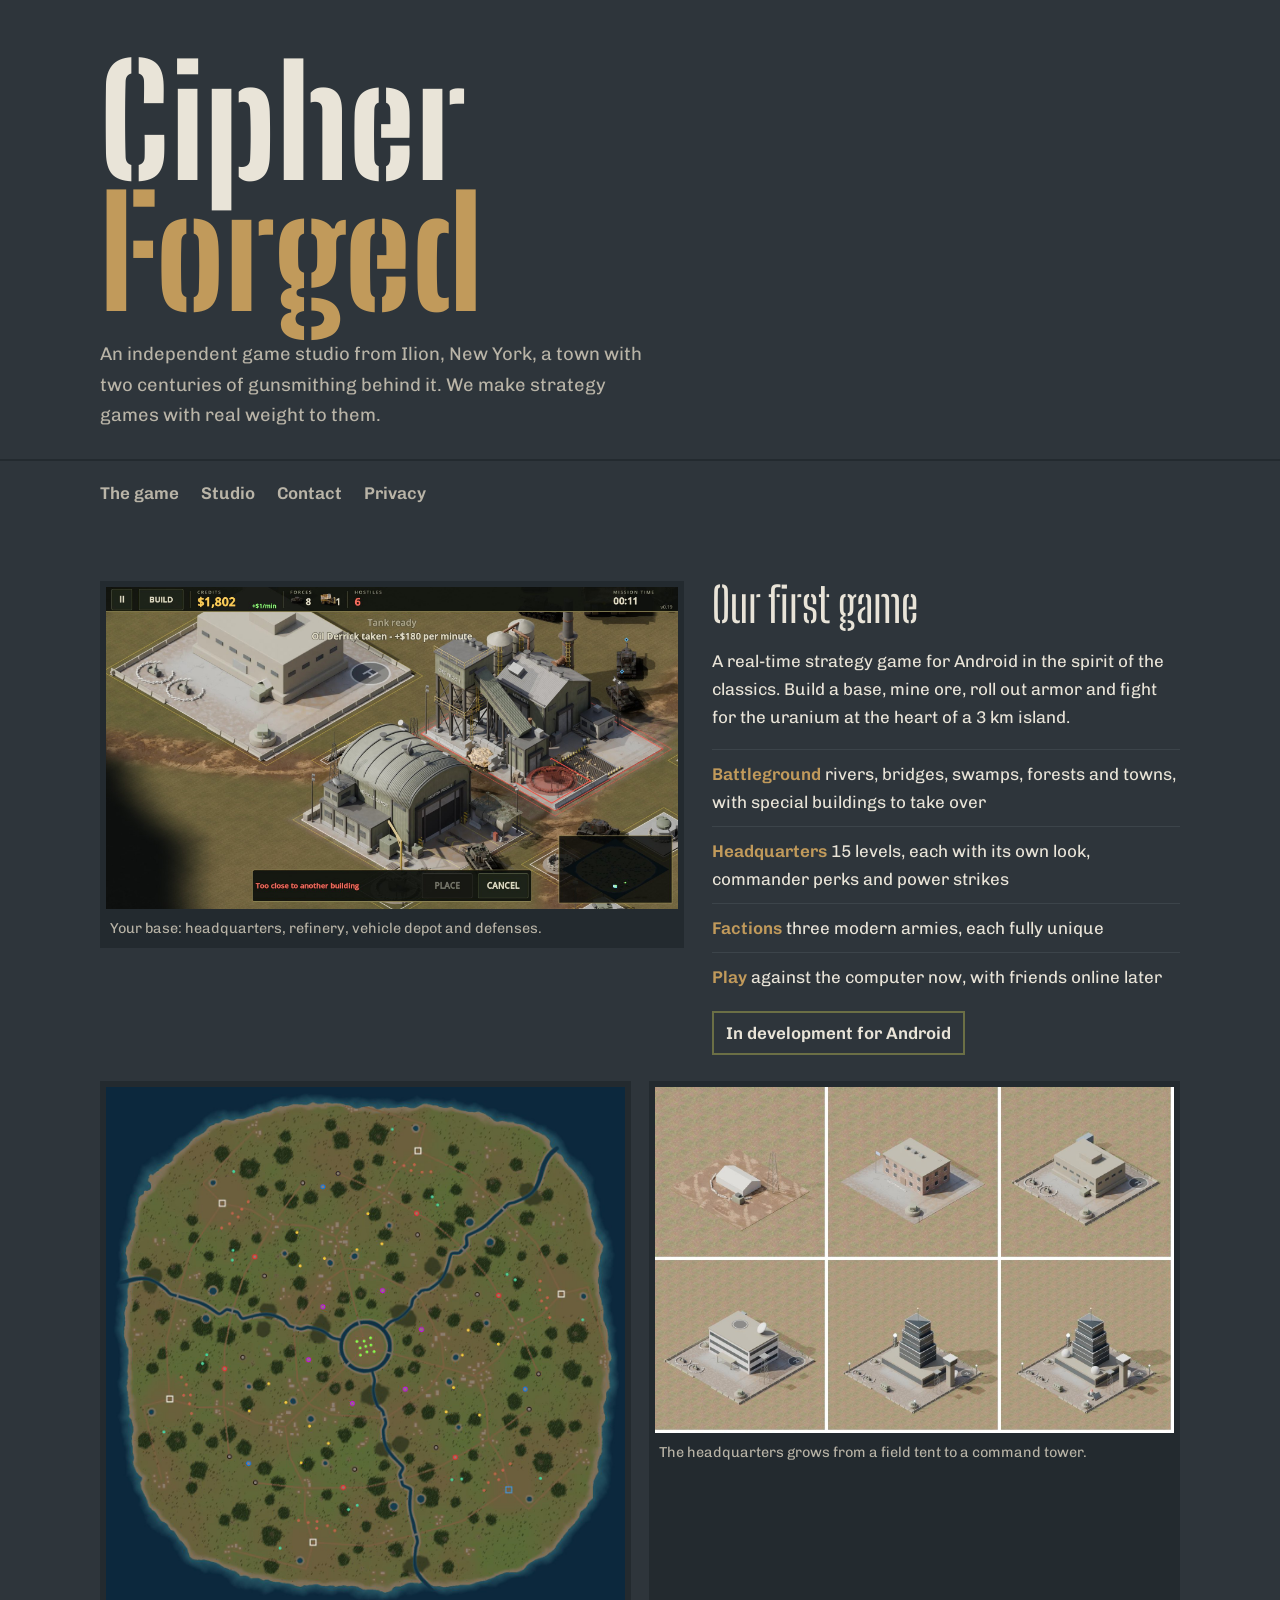
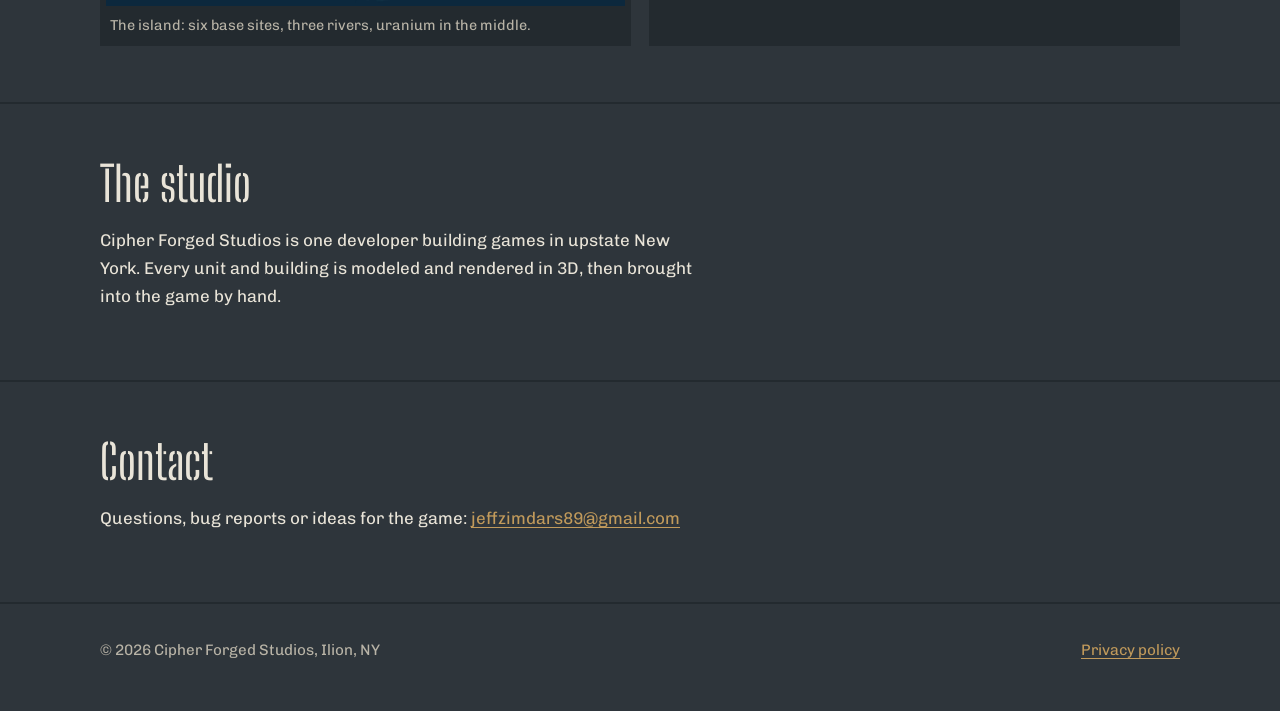
==== index.html @ 56ea70c6 "Cipher Forged Studios website: home page and privacy policy Co-Authored-By: Claude Opus 5.5 <noreply" ====
<!doctype html>
<html lang="en">
<head>
<meta charset="utf-8">
<meta name="viewport" content="width=device-width, initial-scale=1">
<title>Cipher Forged Studios</title>
<meta name="description" content="Cipher Forged Studios is an independent game studio from Ilion, New York, making a realistic military real-time strategy game for Android.">
<link rel="stylesheet" href="style.css">
</head>
<body>
<header class="mast">
  <div class="wrap">
    <h1 class="mark">Cipher<span>Forged</span></h1>
    <p>An independent game studio from Ilion, New York, a town with two centuries of gunsmithing behind it. We make strategy games with real weight to them.</p>
  </div>
</header>

<div class="wrap">
  <nav class="top" aria-label="Site">
    <a href="#game">The game</a>
    <a href="#studio">Studio</a>
    <a href="#contact">Contact</a>
    <a href="privacy.html">Privacy</a>
  </nav>
</div>

<main>
  <section id="game">
    <div class="wrap game">
      <figure class="shot">
        <img src="img/base.jpg" alt="An isometric view of a military base: headquarters, ore refinery, vehicle depot, defense turrets and tanks on grassland" width="1920" height="1080">
        <figcaption>Your base: headquarters, refinery, vehicle depot and defenses.</figcaption>
      </figure>
      <div>
        <h2>Our first game</h2>
        <p>A real-time strategy game for Android in the spirit of the classics. Build a base, mine ore, roll out armor and fight for the uranium at the heart of a 3 km island.</p>
        <ul class="facts">
          <li><b>Battleground</b> rivers, bridges, swamps, forests and towns, with special buildings to take over</li>
          <li><b>Headquarters</b> 15 levels, each with its own look, commander perks and power strikes</li>
          <li><b>Factions</b> three modern armies, each fully unique</li>
          <li><b>Play</b> against the computer now, with friends online later</li>
        </ul>
        <span class="status">In development for Android</span>
      </div>
    </div>
    <div class="wrap pair">
      <figure class="shot">
        <img src="img/map.jpg" alt="Overhead map of the battle island with rivers, a central moat and six base sites" width="1200" height="1200" loading="lazy">
        <figcaption>The island: six base sites, three rivers, uranium in the middle.</figcaption>
      </figure>
      <figure class="shot">
        <img src="img/hq.jpg" alt="Six stages of the headquarters, from a field tent to a high-tech tower" width="1560" height="1040" loading="lazy">
        <figcaption>The headquarters grows from a field tent to a command tower.</figcaption>
      </figure>
    </div>
  </section>

  <section id="studio">
    <div class="wrap">
      <h2>The studio</h2>
      <p>Cipher Forged Studios is one developer building games in upstate New York. Every unit and building is modeled and rendered in 3D, then brought into the game by hand.</p>
    </div>
  </section>

  <section id="contact">
    <div class="wrap">
      <h2>Contact</h2>
      <p>Questions, bug reports or ideas for the game: <a href="mailto:jeffzimdars89@gmail.com">jeffzimdars89@gmail.com</a></p>
    </div>
  </section>
</main>

<footer>
  <div class="wrap">
    <span>&copy; 2026 Cipher Forged Studios, Ilion, NY</span>
    <a href="privacy.html">Privacy policy</a>
  </div>
</footer>
</body>
</html>
---- style.css ----
@import url("https://fonts.googleapis.com/css2?family=Big+Shoulders+Stencil+Display:wght@500;800&family=Chivo:wght@400;600&display=swap");

:root {
  --steel: #2e353b;      /* parkerized gun steel */
  --steel-deep: #232a2f;
  --bone: #e9e4d8;
  --bone-dim: #b9b4a7;
  --brass: #c19a5b;
  --olive: #6b6f45;
  --ember: #b5492f;
}

* { box-sizing: border-box; }
html { -webkit-text-size-adjust: 100%; }
body {
  margin: 0;
  background: var(--steel);
  color: var(--bone);
  font: 400 1.0625rem/1.65 "Chivo", system-ui, sans-serif;
}
img { max-width: 100%; height: auto; display: block; }
figure { margin: 0; }
a { color: var(--brass); text-underline-offset: 3px; }
a:hover { color: var(--bone); }
:focus-visible { outline: 3px solid var(--brass); outline-offset: 3px; }

.wrap { width: min(1080px, 100% - 32px); margin-inline: auto; }

/* masthead: the stencil wordmark is the one loud thing on the page */
.mast { padding: 56px 0 28px; border-bottom: 2px solid var(--steel-deep); }
.mark {
  font-family: "Big Shoulders Stencil Display", sans-serif;
  font-weight: 800;
  font-size: clamp(3.4rem, 13vw, 9.5rem);
  line-height: 0.86;
  letter-spacing: 0.01em;
  margin: 0;
  color: var(--bone);
}
.mark span { display: block; color: var(--brass); }
.mast p { max-width: 34rem; margin: 22px 0 0; color: var(--bone-dim); font-size: 1.15rem; }

nav.top { display: flex; gap: 22px; padding: 18px 0; font-weight: 600; }
nav.top a { color: var(--bone-dim); text-decoration: none; }
nav.top a:hover, nav.top a[aria-current] { color: var(--bone); }

section { padding: 56px 0; border-bottom: 2px solid var(--steel-deep); }
h2 {
  font-family: "Big Shoulders Stencil Display", sans-serif;
  font-weight: 500;
  font-size: clamp(2rem, 5vw, 3rem);
  line-height: 1;
  margin: 0 0 18px;
  color: var(--bone);
}
h3 { font-size: 1.15rem; margin: 28px 0 6px; color: var(--bone); }
p { margin: 0 0 14px; max-width: 38rem; }

.game { display: grid; grid-template-columns: 1fr; gap: 28px; }
@media (min-width: 860px) { .game { grid-template-columns: 5fr 4fr; align-items: start; } }
.shot { border: 6px solid var(--steel-deep); background: var(--steel-deep); }
.shot figcaption { font-size: 0.9rem; color: var(--bone-dim); padding: 8px 4px 2px; }
.facts { list-style: none; padding: 0; margin: 18px 0 0; }
.facts li { padding: 10px 0; border-top: 1px solid #3c444a; }
.facts b { color: var(--brass); font-weight: 600; }
.status { display: inline-block; margin-top: 10px; padding: 6px 12px; border: 2px solid var(--olive); color: var(--bone); font-weight: 600; }

.pair { display: grid; gap: 18px; margin-top: 26px; }
@media (min-width: 700px) { .pair { grid-template-columns: 1fr 1fr; } }

footer { padding: 34px 0 48px; color: var(--bone-dim); font-size: 0.95rem; }
footer .wrap { display: flex; flex-wrap: wrap; gap: 10px 26px; justify-content: space-between; }

.doc h1 { font-family: "Big Shoulders Stencil Display", sans-serif; font-weight: 800; font-size: clamp(2.6rem, 8vw, 4.5rem); line-height: 0.95; margin: 40px 0 10px; }
.doc .updated { color: var(--bone-dim); }
.doc ul { max-width: 38rem; padding-left: 1.2em; }
.doc li { margin-bottom: 6px; }
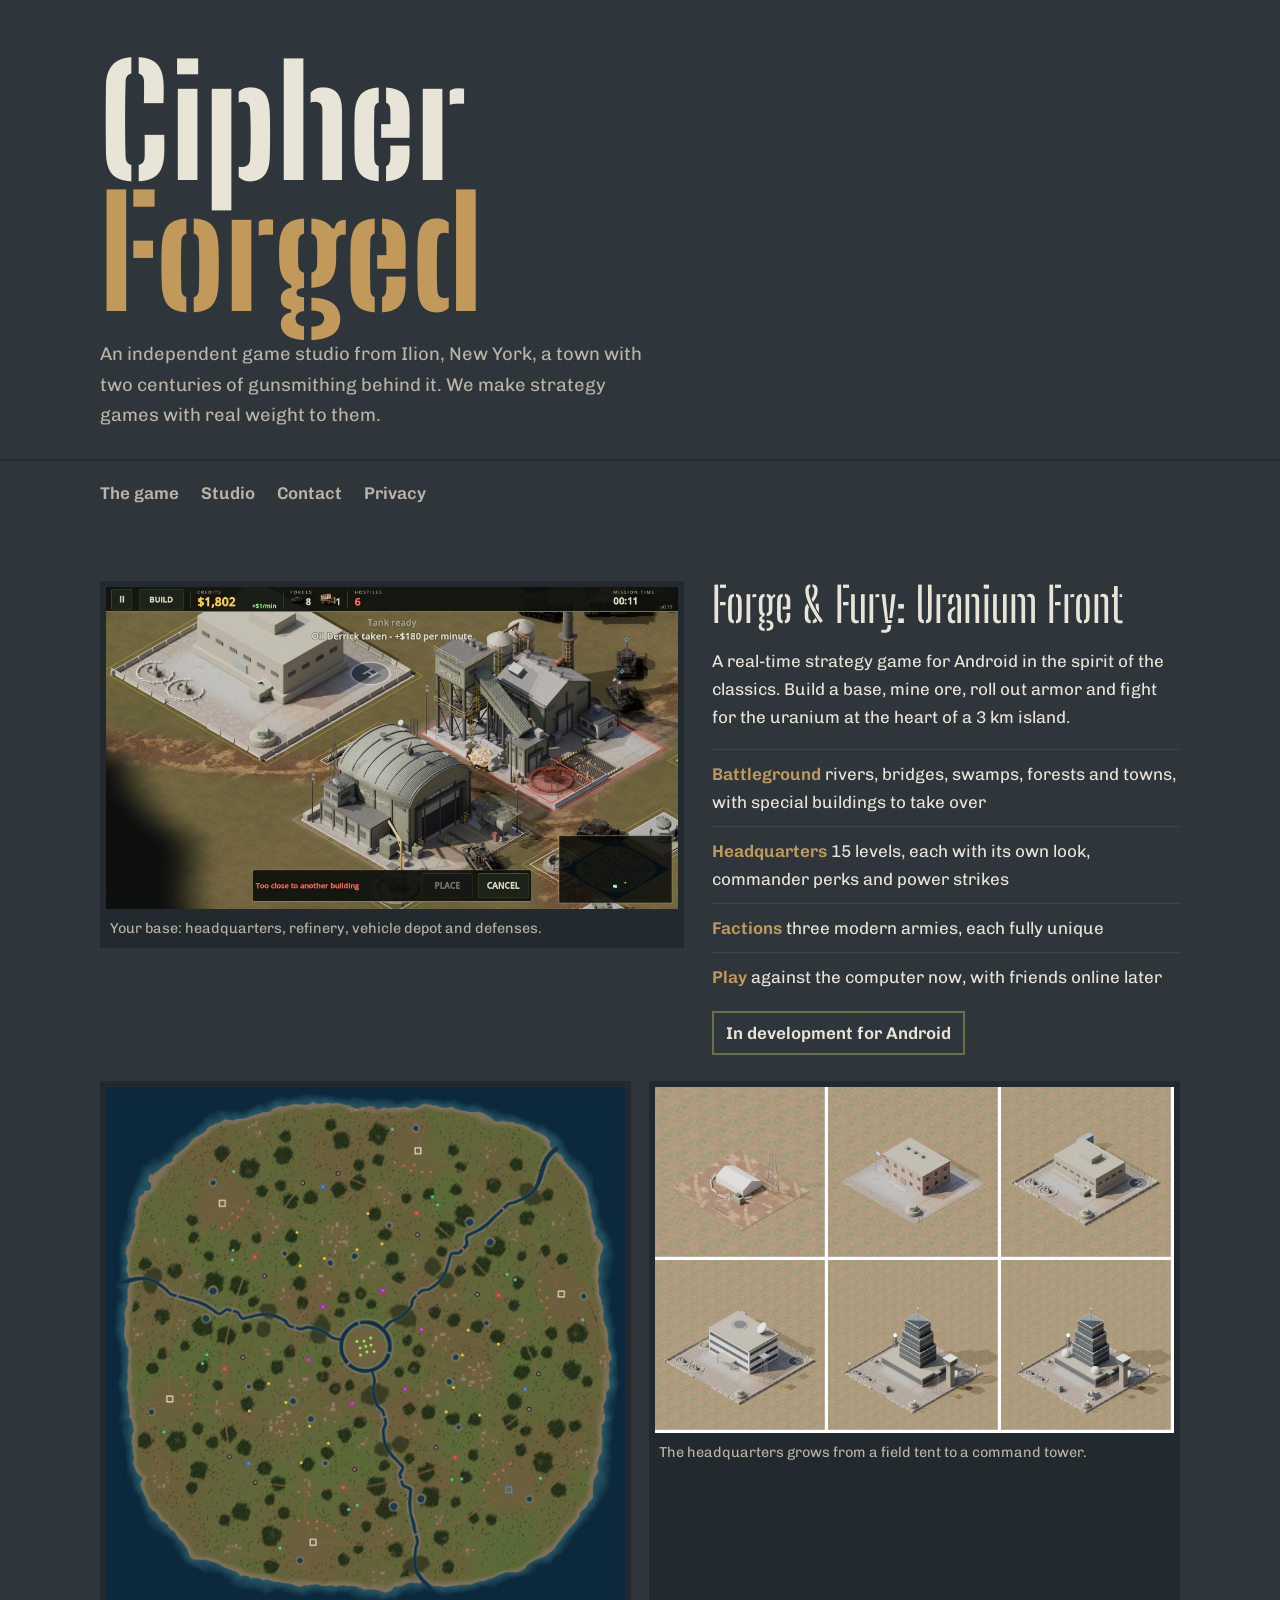
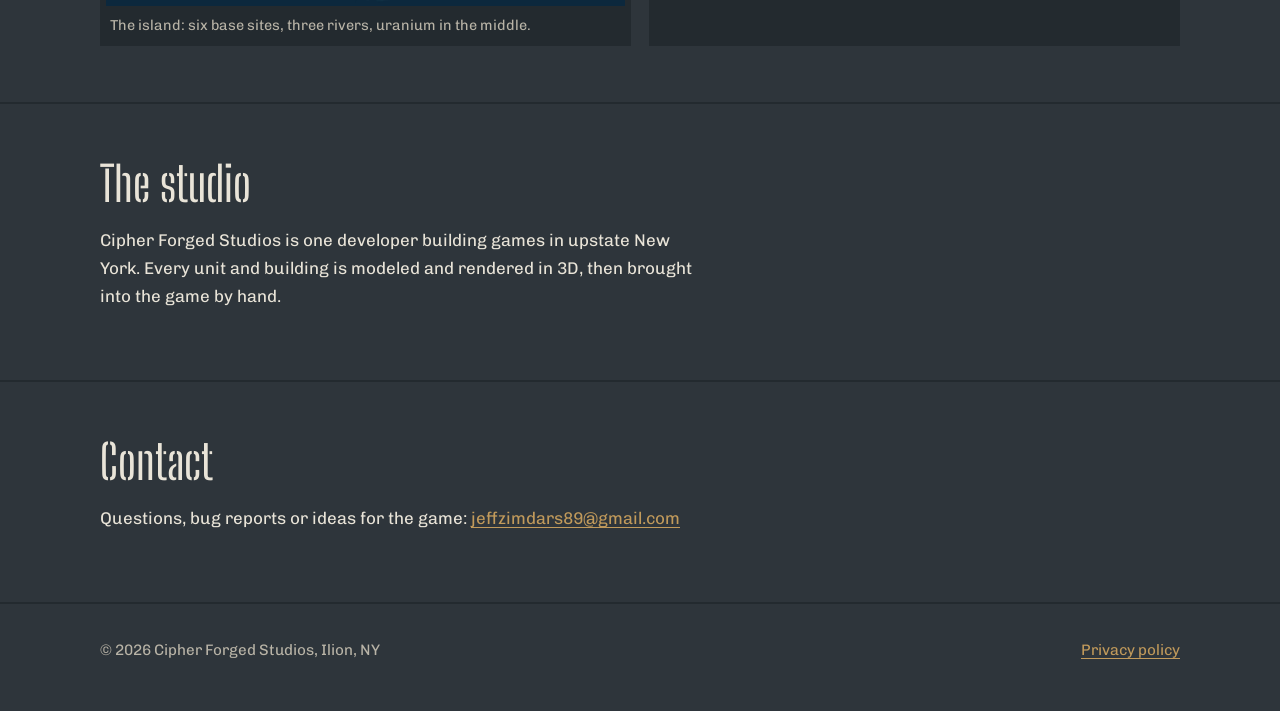
==== commit c7e59c4a: "Name the game: Forge & Fury: Uranium Front Co-Authored-By: Claude Opus 5.5 <noreply@anthropic.com> C" ====
--- a/index.html
+++ b/index.html
@@ -4,7 +4,7 @@
 <meta charset="utf-8">
 <meta name="viewport" content="width=device-width, initial-scale=1">
 <title>Cipher Forged Studios</title>
-<meta name="description" content="Cipher Forged Studios is an independent game studio from Ilion, New York, making a realistic military real-time strategy game for Android.">
+<meta name="description" content="Cipher Forged Studios is an independent game studio from Ilion, New York, making Forge &amp; Fury: Uranium Front, a realistic military real-time strategy game for Android.">
 <link rel="stylesheet" href="style.css">
 </head>
 <body>
@@ -32,7 +32,7 @@
         <figcaption>Your base: headquarters, refinery, vehicle depot and defenses.</figcaption>
       </figure>
       <div>
-        <h2>Our first game</h2>
+        <h2>Forge &amp; Fury: Uranium Front</h2>
         <p>A real-time strategy game for Android in the spirit of the classics. Build a base, mine ore, roll out armor and fight for the uranium at the heart of a 3 km island.</p>
         <ul class="facts">
           <li><b>Battleground</b> rivers, bridges, swamps, forests and towns, with special buildings to take over</li>
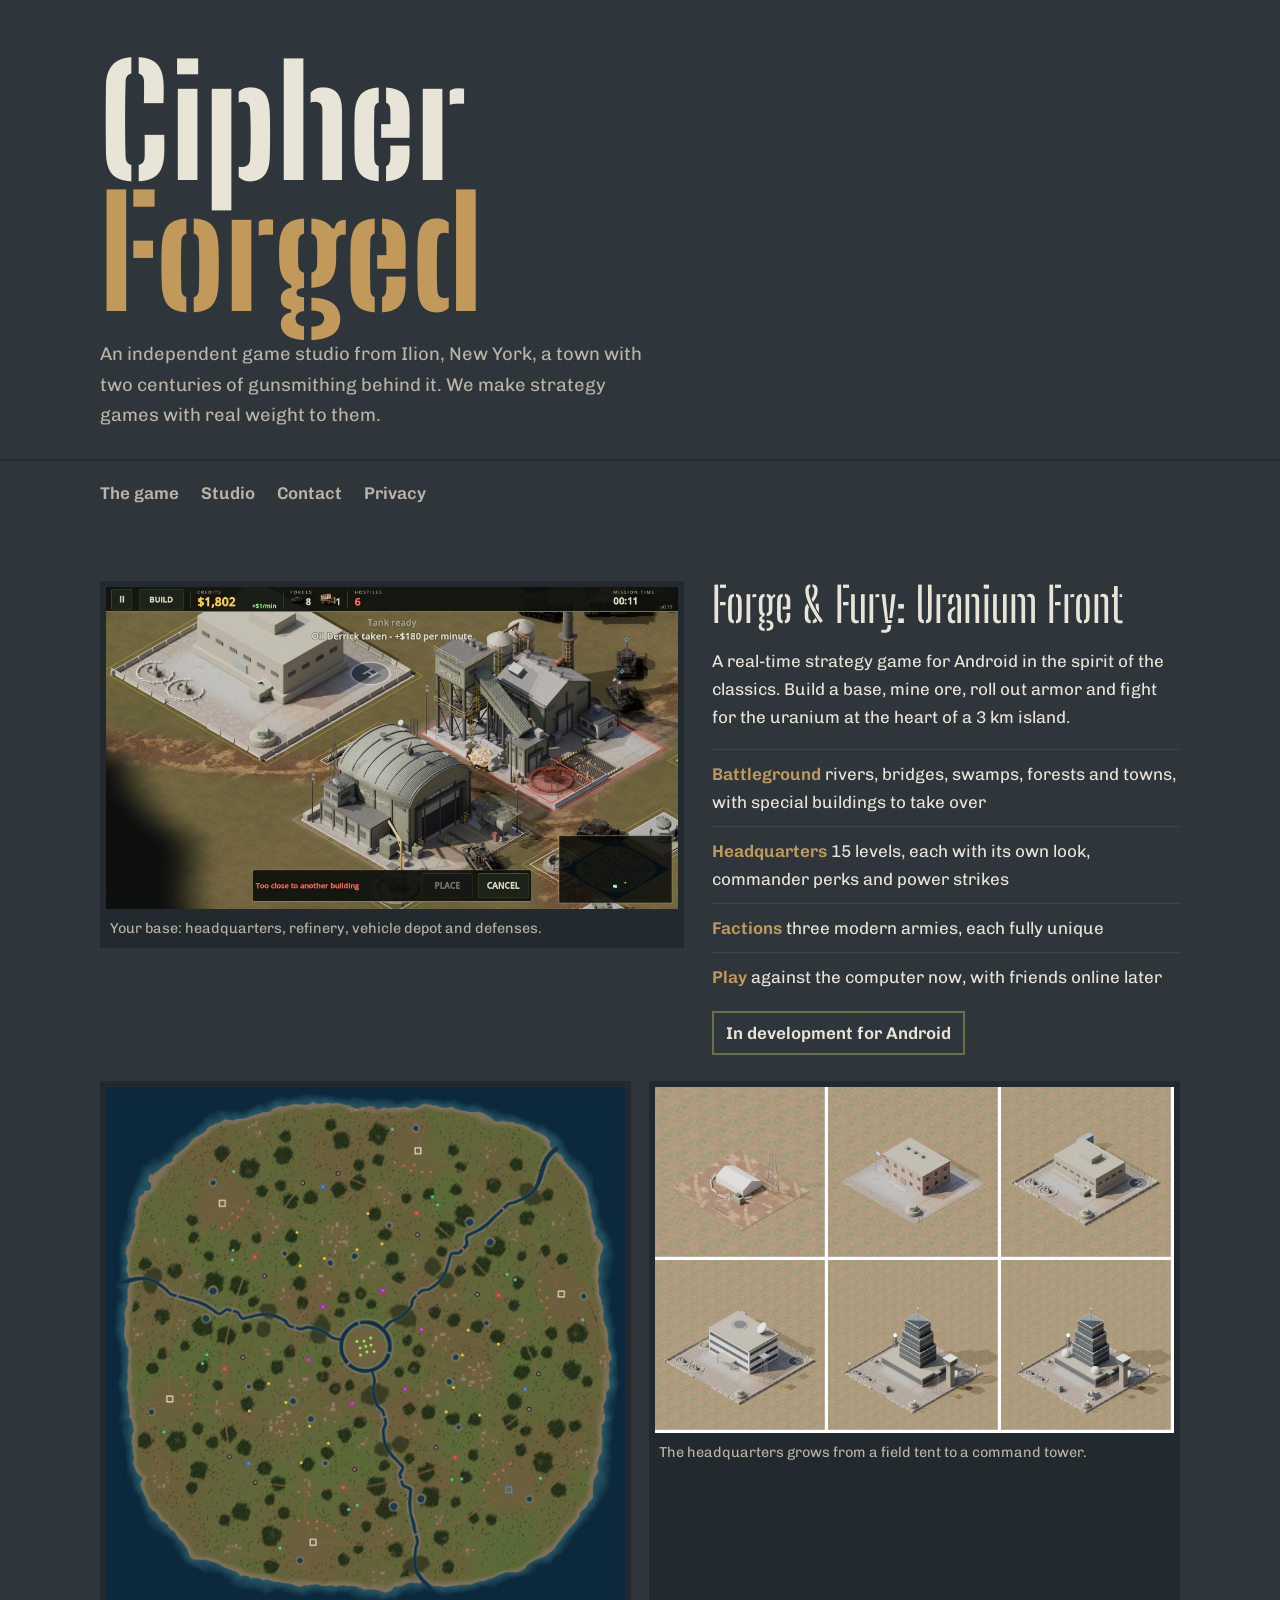
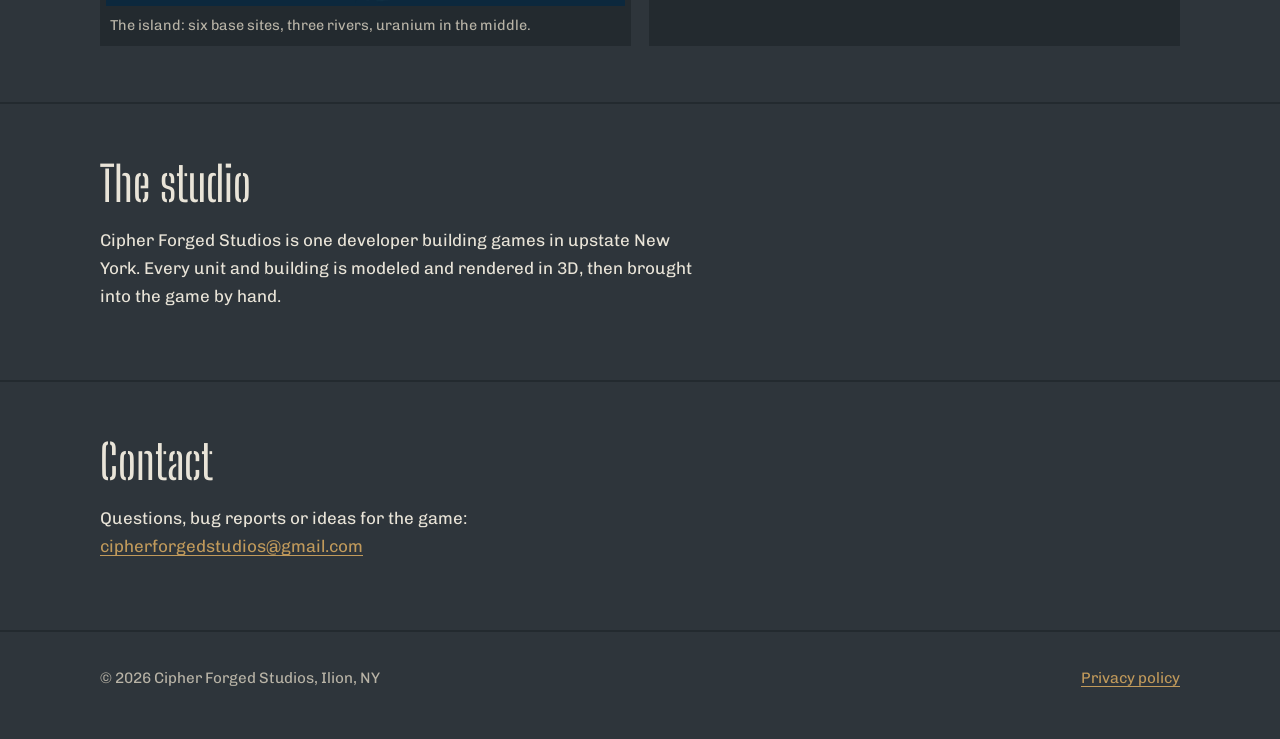
==== commit 442a0f91: "Use the studio email for contact Co-Authored-By: Claude Opus 5.5 <noreply@anthropic.com> Claude-Sess" ====
--- a/index.html
+++ b/index.html
@@ -65,7 +65,7 @@
   <section id="contact">
     <div class="wrap">
       <h2>Contact</h2>
-      <p>Questions, bug reports or ideas for the game: <a href="mailto:jeffzimdars89@gmail.com">jeffzimdars89@gmail.com</a></p>
+      <p>Questions, bug reports or ideas for the game: <a href="mailto:cipherforgedstudios@gmail.com">cipherforgedstudios@gmail.com</a></p>
     </div>
   </section>
 </main>
